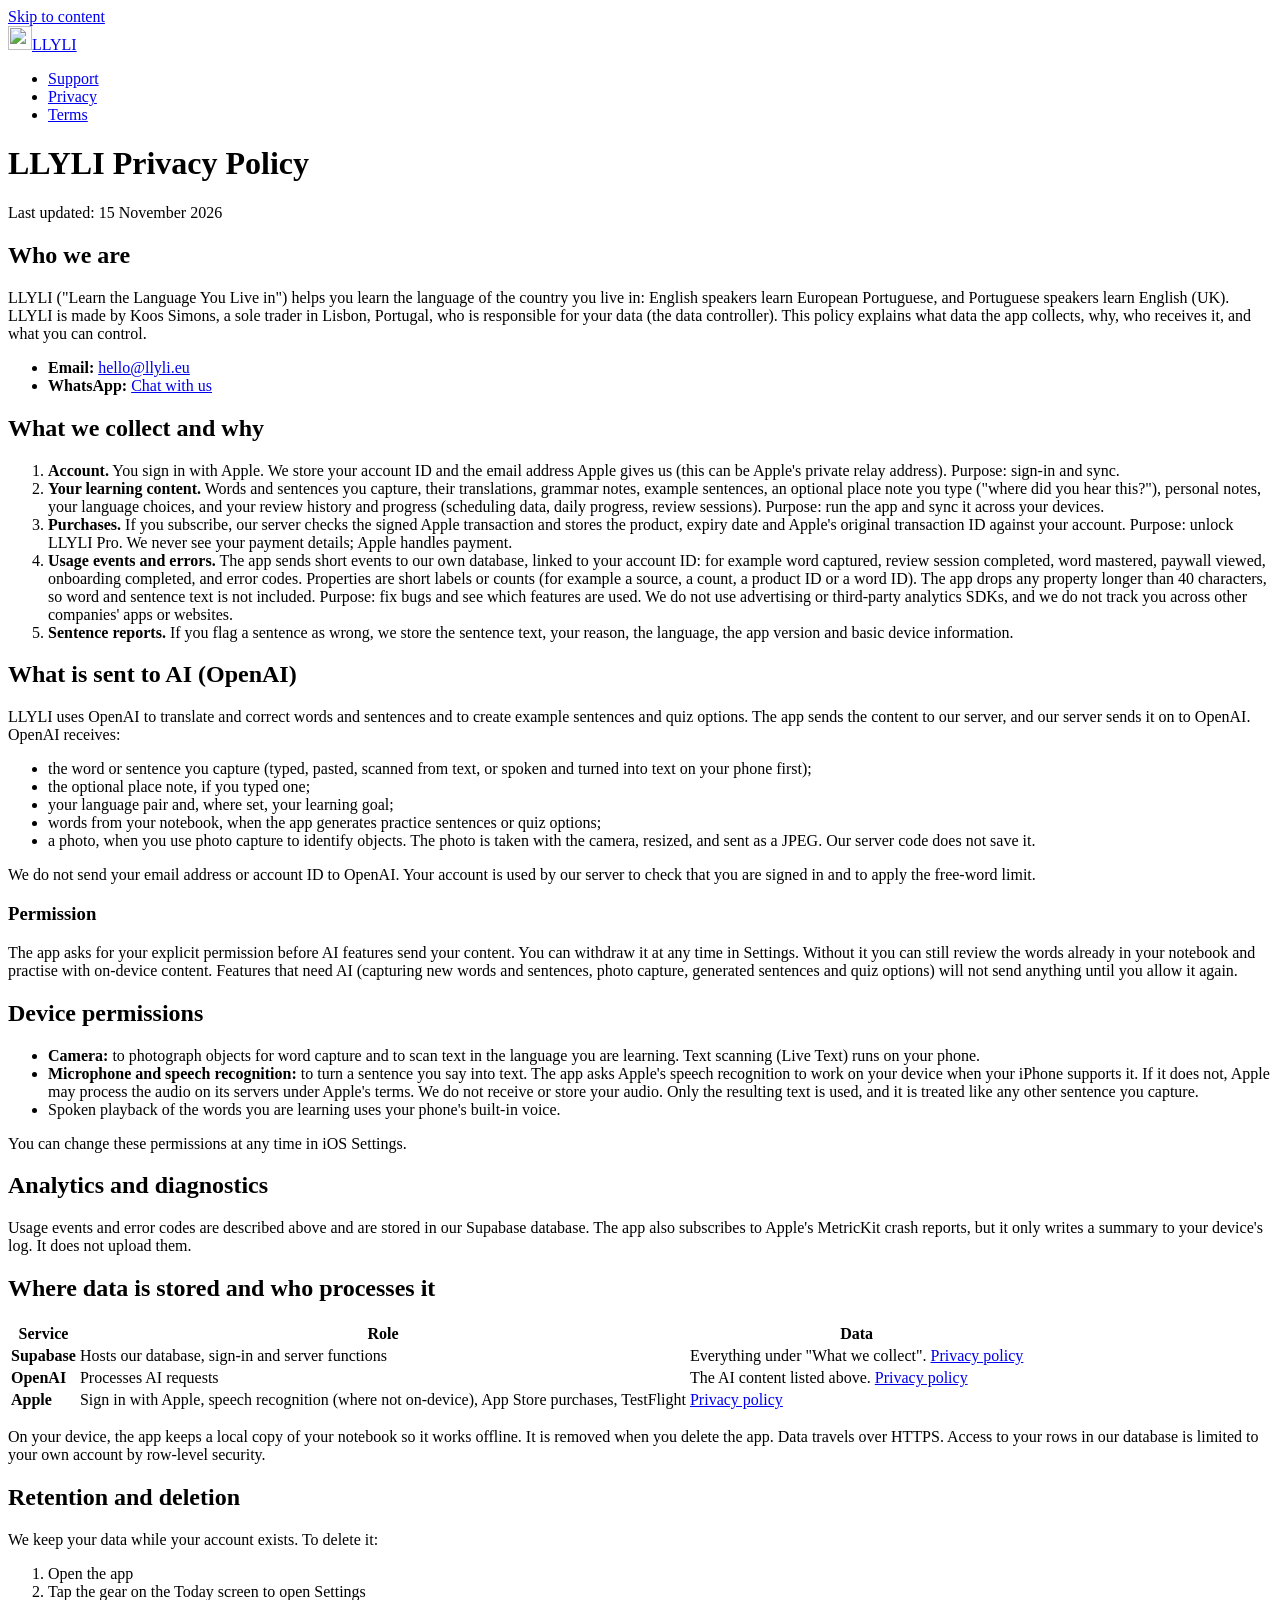
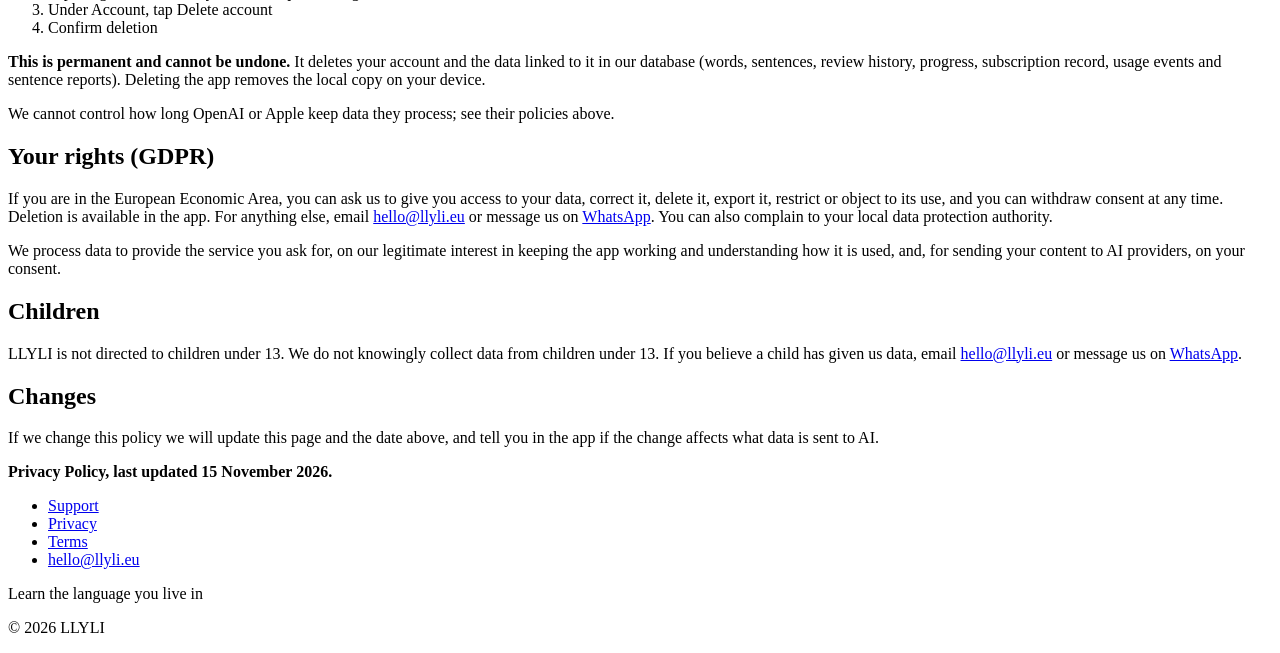
==== public/privacy-policy/index.html @ 2df31b94 "Site for llyli.eu on Cloudflare Workers Static Assets Home, support, privacy policy and terms of use" ====
<!DOCTYPE html>
<html lang="en-GB">
<head>
<meta charset="utf-8">
<meta name="viewport" content="width=device-width, initial-scale=1">
<title>Privacy Policy: LLYLI</title>
<meta name="description" content="What data the LLYLI app collects, why, who receives it, and what you can control.">
<link rel="canonical" href="https://llyli.eu/privacy-policy/">
<meta name="theme-color" content="#F8F3E7" media="(prefers-color-scheme: light)">
<meta name="theme-color" content="#2A2420" media="(prefers-color-scheme: dark)">
<link rel="icon" href="/favicon.ico" sizes="any">
<link rel="icon" type="image/png" sizes="32x32" href="/favicon-32.png">
<link rel="apple-touch-icon" href="/apple-touch-icon.png">
<link rel="manifest" href="/site.webmanifest">
<meta property="og:type" content="website">
<meta property="og:site_name" content="LLYLI">
<meta property="og:title" content="LLYLI Privacy Policy">
<meta property="og:description" content="What data the LLYLI app collects, why, who receives it, and what you can control.">
<meta property="og:url" content="https://llyli.eu/privacy-policy/">
<meta property="og:image" content="https://llyli.eu/og.png">
<meta property="og:image:width" content="1200">
<meta property="og:image:height" content="630">
<meta property="og:image:alt" content="The LLYLI app icon on ruled notebook paper, with the words: Learn the language you live in.">
<meta name="twitter:card" content="summary_large_image">
<link rel="stylesheet" href="/styles.css">
</head>
<body>
<a class="skip-link" href="#main">Skip to content</a>
<div class="sheet">

<header class="site-header">
  <a class="brand tap" href="/" aria-label="LLYLI home"><img src="/apple-touch-icon.png" alt="" width="24" height="24">LLYLI</a>
  <nav class="site-nav" aria-label="Main">
    <ul>
      <li><a class="tap" href="/support/">Support</a></li>
      <li><a class="tap" href="/privacy-policy/" aria-current="page">Privacy</a></li>
      <li><a class="tap" href="/terms-of-use/">Terms</a></li>
    </ul>
  </nav>
</header>

<main id="main">
  <h1>LLYLI Privacy Policy</h1>
  <p class="subtitle">Last updated: 15 November 2026</p>

    <h2>Who we are</h2>
    <p>LLYLI ("Learn the Language You Live in") helps you learn the language of the country you live in: English speakers learn European Portuguese, and Portuguese speakers learn English (UK). LLYLI is made by Koos Simons, a sole trader in Lisbon, Portugal, who is responsible for your data (the data controller). This policy explains what data the app collects, why, who receives it, and what you can control.</p>
    <ul>
      <li><strong>Email:</strong> <a href="mailto:hello@llyli.eu">hello@llyli.eu</a></li>
      <li><strong>WhatsApp:</strong> <a href="https://wa.me/351931959625">Chat with us</a></li>
    </ul>

    <h2>What we collect and why</h2>
    <ol>
      <li><strong>Account.</strong> You sign in with Apple. We store your account ID and the email address Apple gives us (this can be Apple's private relay address). Purpose: sign-in and sync.</li>
      <li><strong>Your learning content.</strong> Words and sentences you capture, their translations, grammar notes, example sentences, an optional place note you type ("where did you hear this?"), personal notes, your language choices, and your review history and progress (scheduling data, daily progress, review sessions). Purpose: run the app and sync it across your devices.</li>
      <li><strong>Purchases.</strong> If you subscribe, our server checks the signed Apple transaction and stores the product, expiry date and Apple's original transaction ID against your account. Purpose: unlock LLYLI Pro. We never see your payment details; Apple handles payment.</li>
      <li><strong>Usage events and errors.</strong> The app sends short events to our own database, linked to your account ID: for example word captured, review session completed, word mastered, paywall viewed, onboarding completed, and error codes. Properties are short labels or counts (for example a source, a count, a product ID or a word ID). The app drops any property longer than 40 characters, so word and sentence text is not included. Purpose: fix bugs and see which features are used. We do not use advertising or third-party analytics SDKs, and we do not track you across other companies' apps or websites.</li>
      <li><strong>Sentence reports.</strong> If you flag a sentence as wrong, we store the sentence text, your reason, the language, the app version and basic device information.</li>
    </ol>

    <h2>What is sent to AI (OpenAI)</h2>
    <p>LLYLI uses OpenAI to translate and correct words and sentences and to create example sentences and quiz options. The app sends the content to our server, and our server sends it on to OpenAI. OpenAI receives:</p>
    <ul>
      <li>the word or sentence you capture (typed, pasted, scanned from text, or spoken and turned into text on your phone first);</li>
      <li>the optional place note, if you typed one;</li>
      <li>your language pair and, where set, your learning goal;</li>
      <li>words from your notebook, when the app generates practice sentences or quiz options;</li>
      <li>a photo, when you use photo capture to identify objects. The photo is taken with the camera, resized, and sent as a JPEG. Our server code does not save it.</li>
    </ul>
    <p>We do not send your email address or account ID to OpenAI. Your account is used by our server to check that you are signed in and to apply the free-word limit.</p>
    <div class="card">
      <h3>Permission</h3>
      <p>The app asks for your explicit permission before AI features send your content. You can withdraw it at any time in Settings. Without it you can still review the words already in your notebook and practise with on-device content. Features that need AI (capturing new words and sentences, photo capture, generated sentences and quiz options) will not send anything until you allow it again.</p>
    </div>

    <h2>Device permissions</h2>
    <ul>
      <li><strong>Camera:</strong> to photograph objects for word capture and to scan text in the language you are learning. Text scanning (Live Text) runs on your phone.</li>
      <li><strong>Microphone and speech recognition:</strong> to turn a sentence you say into text. The app asks Apple's speech recognition to work on your device when your iPhone supports it. If it does not, Apple may process the audio on its servers under Apple's terms. We do not receive or store your audio. Only the resulting text is used, and it is treated like any other sentence you capture.</li>
      <li>Spoken playback of the words you are learning uses your phone's built-in voice.</li>
    </ul>
    <p>You can change these permissions at any time in iOS Settings.</p>

    <h2>Analytics and diagnostics</h2>
    <p>Usage events and error codes are described above and are stored in our Supabase database. The app also subscribes to Apple's MetricKit crash reports, but it only writes a summary to your device's log. It does not upload them.</p>

    <h2>Where data is stored and who processes it</h2>
    <div class="table-wrap">
      <table>
        <thead>
          <tr><th scope="col">Service</th><th scope="col">Role</th><th scope="col">Data</th></tr>
        </thead>
        <tbody>
          <tr>
            <td><strong>Supabase</strong></td>
            <td>Hosts our database, sign-in and server functions</td>
            <td>Everything under "What we collect". <a href="https://supabase.com/privacy">Privacy policy</a></td>
          </tr>
          <tr>
            <td><strong>OpenAI</strong></td>
            <td>Processes AI requests</td>
            <td>The AI content listed above. <a href="https://openai.com/policies/privacy-policy">Privacy policy</a></td>
          </tr>
          <tr>
            <td><strong>Apple</strong></td>
            <td>Sign in with Apple, speech recognition (where not on-device), App Store purchases, TestFlight</td>
            <td><a href="https://www.apple.com/legal/privacy/">Privacy policy</a></td>
          </tr>
        </tbody>
      </table>
    </div>
    <p>On your device, the app keeps a local copy of your notebook so it works offline. It is removed when you delete the app. Data travels over HTTPS. Access to your rows in our database is limited to your own account by row-level security.</p>

    <h2>Retention and deletion</h2>
    <p>We keep your data while your account exists. To delete it:</p>
    <ol>
      <li>Open the app</li>
      <li>Tap the gear on the Today screen to open Settings</li>
      <li>Under Account, tap Delete account</li>
      <li>Confirm deletion</li>
    </ol>
    <div class="warning">
      <strong>This is permanent and cannot be undone.</strong> It deletes your account and the data linked to it in our database (words, sentences, review history, progress, subscription record, usage events and sentence reports). Deleting the app removes the local copy on your device.
    </div>
    <p>We cannot control how long OpenAI or Apple keep data they process; see their policies above.</p>

    <h2>Your rights (GDPR)</h2>
    <p>If you are in the European Economic Area, you can ask us to give you access to your data, correct it, delete it, export it, restrict or object to its use, and you can withdraw consent at any time. Deletion is available in the app. For anything else, email <a href="mailto:hello@llyli.eu">hello@llyli.eu</a> or message us on <a href="https://wa.me/351931959625">WhatsApp</a>. You can also complain to your local data protection authority.</p>
    <p>We process data to provide the service you ask for, on our legitimate interest in keeping the app working and understanding how it is used, and, for sending your content to AI providers, on your consent.</p>

    <h2>Children</h2>
    <p>LLYLI is not directed to children under 13. We do not knowingly collect data from children under 13. If you believe a child has given us data, email <a href="mailto:hello@llyli.eu">hello@llyli.eu</a> or message us on <a href="https://wa.me/351931959625">WhatsApp</a>.</p>

    <h2>Changes</h2>
    <p>If we change this policy we will update this page and the date above, and tell you in the app if the change affects what data is sent to AI.</p>

    <p><strong>Privacy Policy, last updated 15 November 2026.</strong></p>
</main>

<footer class="site-footer">
  <nav aria-label="Footer">
    <ul>
      <li><a class="tap" href="/support/">Support</a></li>
      <li><a class="tap" href="/privacy-policy/" aria-current="page">Privacy</a></li>
      <li><a class="tap" href="/terms-of-use/">Terms</a></li>
      <li><a class="tap" href="mailto:hello@llyli.eu">hello@llyli.eu</a></li>
    </ul>
  </nav>
  <p class="tagline">Learn the language you live in</p>
  <p>&copy; 2026 LLYLI</p>
</footer>

</div>
</body>
</html>
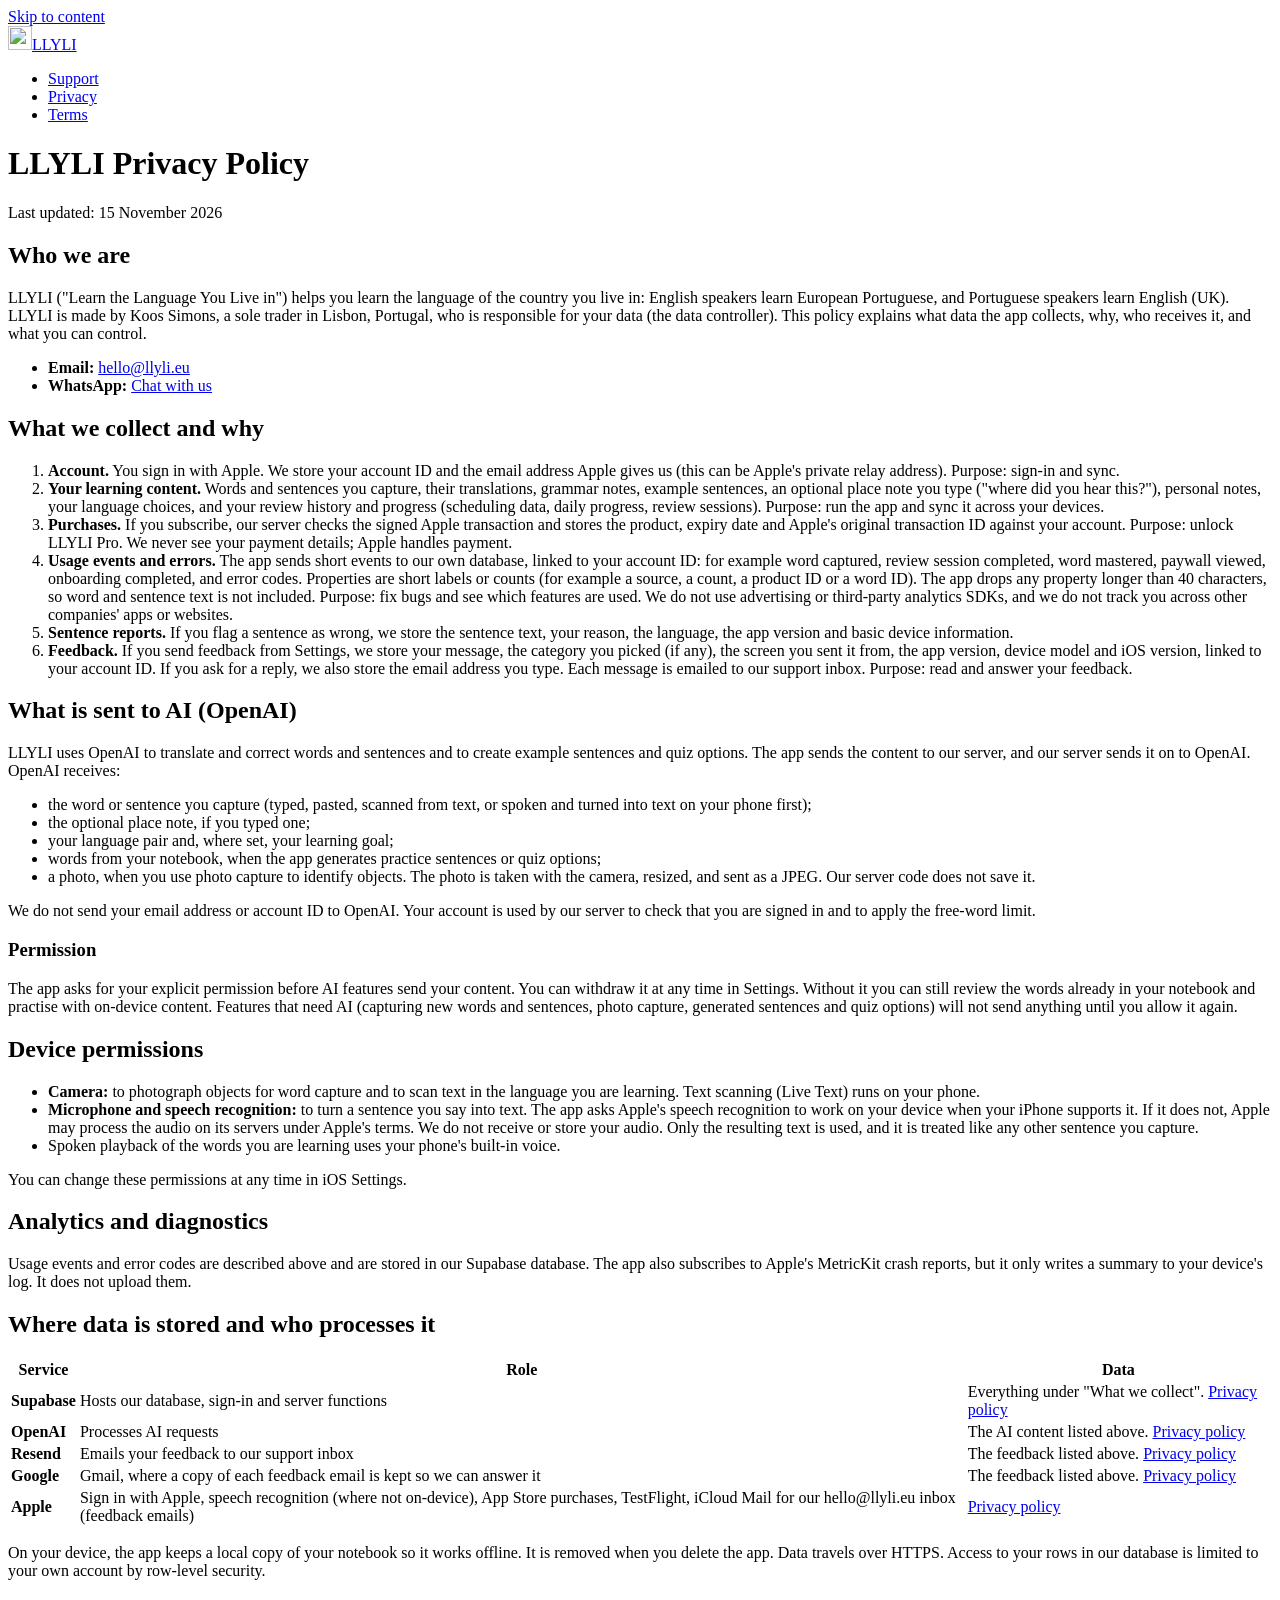
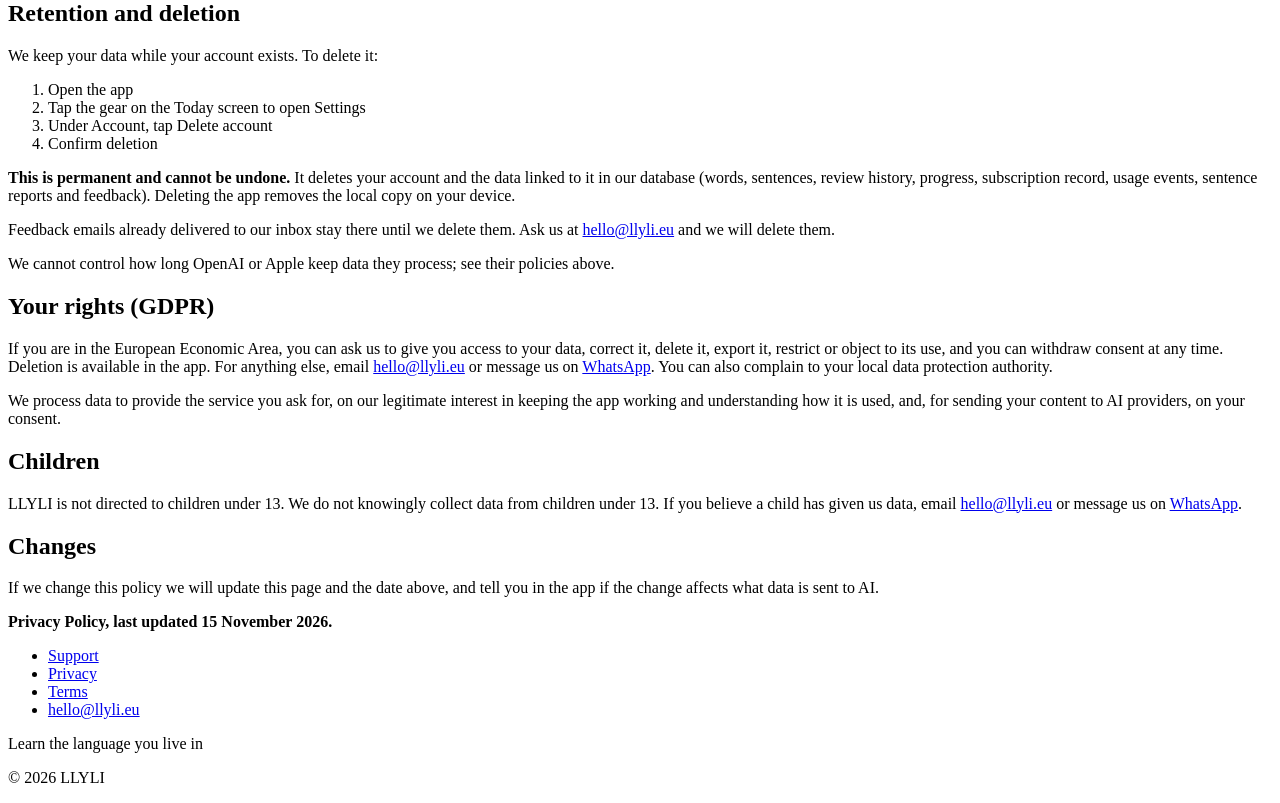
==== commit ebe29d62: "privacy: feedback messages, optional reply email, Resend and Gmail as processors Co-Authored-By: Cla" ====
--- a/public/privacy-policy/index.html
+++ b/public/privacy-policy/index.html
@@ -57,6 +57,7 @@
       <li><strong>Purchases.</strong> If you subscribe, our server checks the signed Apple transaction and stores the product, expiry date and Apple's original transaction ID against your account. Purpose: unlock LLYLI Pro. We never see your payment details; Apple handles payment.</li>
       <li><strong>Usage events and errors.</strong> The app sends short events to our own database, linked to your account ID: for example word captured, review session completed, word mastered, paywall viewed, onboarding completed, and error codes. Properties are short labels or counts (for example a source, a count, a product ID or a word ID). The app drops any property longer than 40 characters, so word and sentence text is not included. Purpose: fix bugs and see which features are used. We do not use advertising or third-party analytics SDKs, and we do not track you across other companies' apps or websites.</li>
       <li><strong>Sentence reports.</strong> If you flag a sentence as wrong, we store the sentence text, your reason, the language, the app version and basic device information.</li>
+      <li><strong>Feedback.</strong> If you send feedback from Settings, we store your message, the category you picked (if any), the screen you sent it from, the app version, device model and iOS version, linked to your account ID. If you ask for a reply, we also store the email address you type. Each message is emailed to our support inbox. Purpose: read and answer your feedback.</li>
     </ol>
 
     <h2>What is sent to AI (OpenAI)</h2>
@@ -103,8 +104,18 @@
             <td>The AI content listed above. <a href="https://openai.com/policies/privacy-policy">Privacy policy</a></td>
           </tr>
           <tr>
+            <td><strong>Resend</strong></td>
+            <td>Emails your feedback to our support inbox</td>
+            <td>The feedback listed above. <a href="https://resend.com/legal/privacy-policy">Privacy policy</a></td>
+          </tr>
+          <tr>
+            <td><strong>Google</strong></td>
+            <td>Gmail, where a copy of each feedback email is kept so we can answer it</td>
+            <td>The feedback listed above. <a href="https://policies.google.com/privacy">Privacy policy</a></td>
+          </tr>
+          <tr>
             <td><strong>Apple</strong></td>
-            <td>Sign in with Apple, speech recognition (where not on-device), App Store purchases, TestFlight</td>
+            <td>Sign in with Apple, speech recognition (where not on-device), App Store purchases, TestFlight, iCloud Mail for our hello@llyli.eu inbox (feedback emails)</td>
             <td><a href="https://www.apple.com/legal/privacy/">Privacy policy</a></td>
           </tr>
         </tbody>
@@ -121,8 +132,9 @@
       <li>Confirm deletion</li>
     </ol>
     <div class="warning">
-      <strong>This is permanent and cannot be undone.</strong> It deletes your account and the data linked to it in our database (words, sentences, review history, progress, subscription record, usage events and sentence reports). Deleting the app removes the local copy on your device.
+      <strong>This is permanent and cannot be undone.</strong> It deletes your account and the data linked to it in our database (words, sentences, review history, progress, subscription record, usage events, sentence reports and feedback). Deleting the app removes the local copy on your device.
     </div>
+    <p>Feedback emails already delivered to our inbox stay there until we delete them. Ask us at <a href="mailto:hello@llyli.eu">hello@llyli.eu</a> and we will delete them.</p>
     <p>We cannot control how long OpenAI or Apple keep data they process; see their policies above.</p>
 
     <h2>Your rights (GDPR)</h2>
